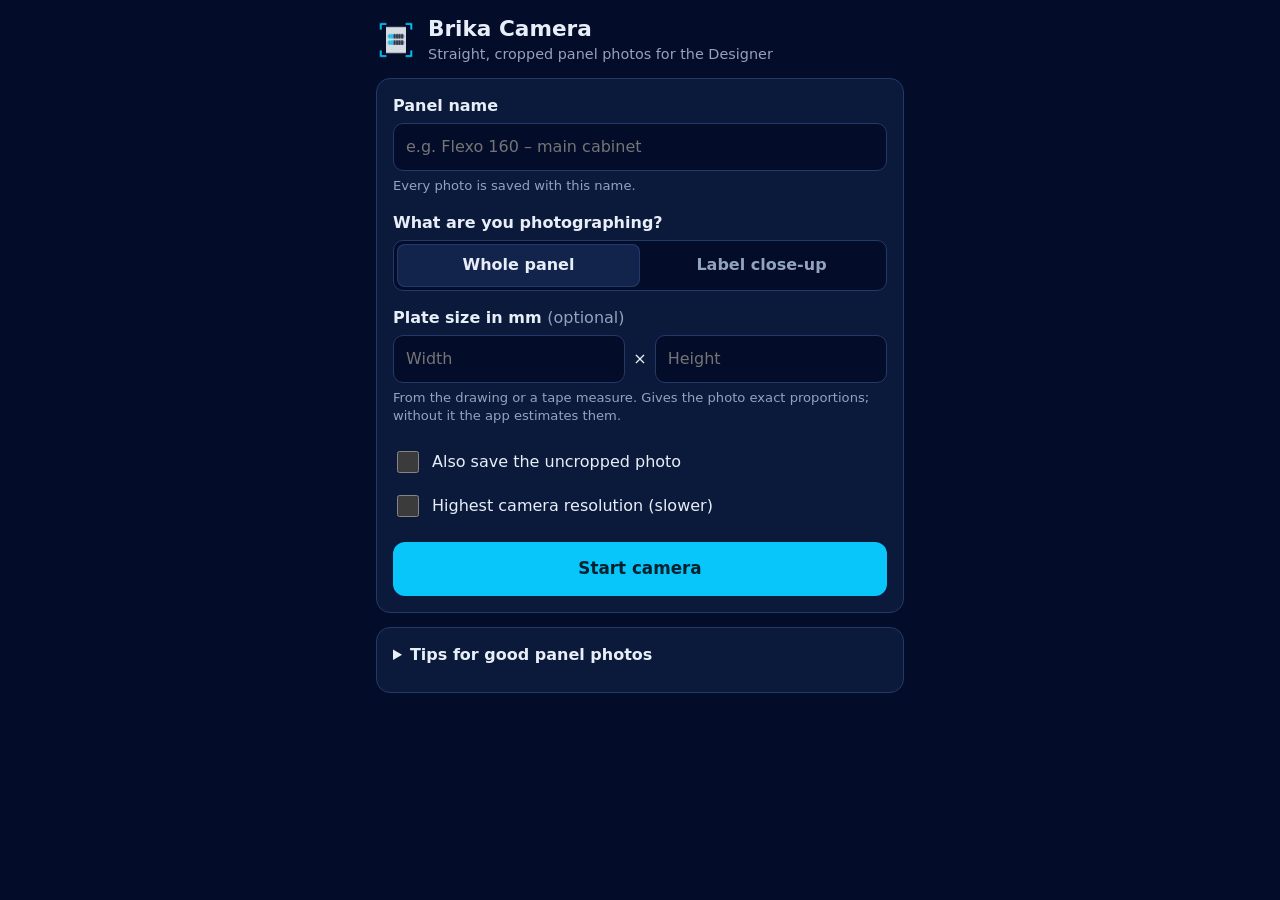
==== index.html @ 6fb21cd0 "Initial commit" ====
<!doctype html>
<html lang="en">
<head>
<meta charset="utf-8">
<meta name="viewport" content="width=device-width, initial-scale=1, viewport-fit=cover">
<meta name="theme-color" content="#030c29">
<meta name="color-scheme" content="dark">
<title>Brika Camera</title>
<link rel="manifest" href="manifest.webmanifest">
<link rel="icon" href="icons/icon-192.png">
<link rel="apple-touch-icon" href="icons/icon-192.png">
<link rel="stylesheet" href="app.css">
</head>
<body>

<!-- 1. Setup: which panel, how big, what kind of photo -->
<section id="setup" class="screen active" aria-labelledby="setup-title">
  <header class="brand">
    <img src="icons/icon-192.png" alt="" width="40" height="40">
    <div>
      <h1 id="setup-title">Brika Camera</h1>
      <p>Straight, cropped panel photos for the Designer</p>
    </div>
  </header>

  <form id="setup-form" class="card" autocomplete="off">
    <label class="field">
      <span>Panel name</span>
      <input id="panel-name" name="panel" required maxlength="60" placeholder="e.g. Flexo 160 – main cabinet" enterkeyhint="next">
      <small>Every photo is saved with this name.</small>
    </label>

    <fieldset class="field">
      <legend>What are you photographing?</legend>
      <div class="segmented" role="radiogroup">
        <label><input type="radio" name="mode" value="panel" checked><span>Whole panel</span></label>
        <label><input type="radio" name="mode" value="label"><span>Label close-up</span></label>
      </div>
    </fieldset>

    <fieldset class="field" id="size-field">
      <legend>Plate size in mm <em>(optional)</em></legend>
      <div class="size-row">
        <input id="plate-w" type="number" inputmode="numeric" min="50" max="5000" placeholder="Width">
        <span aria-hidden="true">×</span>
        <input id="plate-h" type="number" inputmode="numeric" min="50" max="5000" placeholder="Height">
      </div>
      <small>From the drawing or a tape measure. Gives the photo exact proportions; without it the app estimates them.</small>
    </fieldset>

    <label class="check"><input id="keep-original" type="checkbox"><span>Also save the uncropped photo</span></label>
    <label class="check"><input id="hi-res" type="checkbox"><span>Highest camera resolution (slower)</span></label>

    <button class="primary big" type="submit">Start camera</button>
    <p id="setup-error" class="error" role="alert" hidden></p>
  </form>

  <details class="card tips">
    <summary>Tips for good panel photos</summary>
    <ul>
      <li><strong>Safety first:</strong> follow your site rules; don't open or remove covers on live equipment just for a photo.</li>
      <li>Open the door fully and stand in front of the <em>middle</em> of the plate.</li>
      <li>Hold the phone upright and follow the green level dot.</li>
      <li>Let the plate fill the screen but keep a small border so all 4 corners show.</li>
      <li>No flash: it makes glare on covers and duct lids. Use the torch button or room light.</li>
      <li>Glare on a cover? Step a little to the side: the app straightens the angle afterwards.</li>
      <li>Wipe the lens; a fingerprint makes every photo soft.</li>
      <li>After the whole panel, switch to <em>Label close-up</em> for nameplates you want to read later.</li>
    </ul>
  </details>

  <section class="card" id="saved-card" hidden>
    <h2>Saved this session</h2>
    <ul id="saved-list" class="saved"></ul>
    <p class="muted small">Photos go to the phone's <strong>Download</strong> folder and show up in the Gallery (album “Download”).</p>
  </section>
</section>

<!-- 2. Camera with live guidance -->
<section id="camera" class="screen" aria-label="Camera">
  <div class="topbar">
    <button id="cam-back" class="icon" aria-label="Back to setup">←</button>
    <div class="topinfo">
      <strong id="cam-panel"></strong>
      <span id="level-readout" class="muted">Level: –</span>
    </div>
    <input id="cam-tag" class="tag-input" placeholder="Tag, e.g. QF2" maxlength="30" autocomplete="off" hidden>
  </div>
  <div id="cam-stage" class="stage">
    <video id="video" playsinline muted autoplay></video>
    <canvas id="overlay"></canvas>
    <div id="hint" class="hint" aria-live="polite">Starting camera…</div>
    <button id="switch-outline" class="chip floating" hidden>Switch outline</button>
    <div id="flash" class="flash"></div>
  </div>
  <div class="bottombar">
    <button id="auto-toggle" class="toggle on" aria-pressed="true"><span>Auto</span><small>capture</small></button>
    <button id="shutter" class="shutter" aria-label="Take photo"><svg viewBox="0 0 80 80"><circle class="ring-bg" cx="40" cy="40" r="36"/><circle id="shutter-progress" class="ring" cx="40" cy="40" r="36"/><circle class="dot" cx="40" cy="40" r="28"/></svg></button>
    <button id="torch" class="toggle" aria-pressed="false" hidden><span>Light</span><small>off</small></button>
    <span id="torch-spacer" class="toggle-spacer"></span>
  </div>
</section>

<!-- 3. Review: adjust the 4 corners -->
<section id="review" class="screen" aria-label="Adjust corners">
  <div class="topbar">
    <button id="review-retake" class="icon" aria-label="Retake">←</button>
    <div class="topinfo"><strong>Check the corners</strong><span class="muted">Drag a corner onto the plate corner</span></div>
  </div>
  <div id="review-stage" class="stage">
    <canvas id="review-canvas"></canvas>
    <canvas id="loupe" class="loupe" width="150" height="150" hidden></canvas>
  </div>
  <div class="bottombar actions">
    <button id="review-next" class="secondary">Other outline</button>
    <button id="review-full" class="secondary">Whole photo</button>
    <button id="review-ok" class="primary">Straighten</button>
  </div>
</section>

<!-- 4. Result: checks and save -->
<section id="result" class="screen" aria-label="Result">
  <div class="topbar">
    <button id="result-back" class="icon" aria-label="Adjust corners">←</button>
    <div class="topinfo"><strong>Result</strong><span id="result-size" class="muted"></span></div>
  </div>
  <div class="stage result-stage">
    <canvas id="result-canvas"></canvas>
    <div id="busy" class="busy" hidden><div class="spinner"></div><p>Straightening…</p></div>
  </div>
  <div class="result-panel">
    <ul id="checks" class="checks"></ul>
    <label class="field compact"><span>File name</span><input id="file-name" autocomplete="off"></label>
    <div class="actions">
      <button id="result-retake" class="secondary">Retake</button>
      <button id="result-share" class="secondary" hidden>Share…</button>
      <button id="result-save" class="primary">Save to phone</button>
    </div>
  </div>
</section>

<div id="toast" class="toast" role="status" hidden></div>
<script type="module" src="js/app.js"></script>
</body>
</html>
---- app.css ----
:root {
  --bg: #030c29;
  --surface: #0b1a3a;
  --surface-2: #12244b;
  --line: #24396a;
  --text: #e8eef7;
  --muted: #93a3bd;
  --accent: #08c5fa;
  --accent-ink: #00222e;
  --good: #34d399;
  --warn: #fbbf24;
  --bad: #f87171;
  --radius: 14px;
  color-scheme: dark;
}
* { box-sizing: border-box; }
html, body { margin: 0; height: 100%; background: var(--bg); color: var(--text); }
body {
  font: 16px/1.4 system-ui, -apple-system, "Segoe UI", Roboto, sans-serif;
  -webkit-tap-highlight-color: transparent;
  overscroll-behavior: none;
}
button, input { font: inherit; color: inherit; }
button { cursor: pointer; }
h1, h2 { margin: 0; line-height: 1.2; }
h1 { font-size: 1.35rem; }
h2 { font-size: 1.05rem; margin-bottom: 8px; }
.muted { color: var(--muted); }
.small { font-size: .85rem; }
.error { color: var(--bad); margin: 8px 0 0; }

/* Screens */
.screen { display: none; height: 100dvh; flex-direction: column; }
.screen.active { display: flex; }
#setup {
  overflow-y: auto; padding: calc(16px + env(safe-area-inset-top)) 16px calc(24px + env(safe-area-inset-bottom));
  gap: 14px; max-width: 560px; margin: 0 auto;
}
.brand { display: flex; align-items: center; gap: 12px; }
.brand img { border-radius: 10px; }
.brand p { margin: 2px 0 0; color: var(--muted); font-size: .9rem; }

.card { background: var(--surface); border: 1px solid var(--line); border-radius: var(--radius); padding: 16px; }
.field { display: flex; flex-direction: column; gap: 6px; border: 0; padding: 0; margin: 0 0 16px; min-width: 0; }
.field > span, .field legend { font-weight: 600; padding: 0; }
.field legend { margin-bottom: 6px; }
.field em { font-weight: 400; color: var(--muted); font-style: normal; }
.field small { color: var(--muted); font-size: .82rem; }
.field.compact { margin: 0; }
input:not([type=radio]):not([type=checkbox]) {
  width: 100%; min-height: 48px; padding: 10px 12px; border-radius: 10px;
  background: var(--bg); border: 1px solid var(--line); outline: none;
}
input:focus-visible { border-color: var(--accent); box-shadow: 0 0 0 2px color-mix(in srgb, var(--accent) 35%, transparent); }
.size-row { display: grid; grid-template-columns: 1fr auto 1fr; align-items: center; gap: 8px; }
.segmented { display: grid; grid-template-columns: 1fr 1fr; background: var(--bg); border: 1px solid var(--line); border-radius: 10px; padding: 3px; }
.segmented label { position: relative; }
.segmented input { position: absolute; opacity: 0; inset: 0; }
.segmented span { display: block; text-align: center; padding: 10px 6px; border-radius: 8px; font-weight: 600; color: var(--muted); }
.segmented input:checked + span { background: var(--surface-2); color: var(--text); box-shadow: inset 0 0 0 1px var(--line); }
.segmented input:focus-visible + span { outline: 2px solid var(--accent); }
.check { display: flex; align-items: center; gap: 10px; min-height: 40px; margin-bottom: 4px; }
.check input { width: 22px; height: 22px; accent-color: var(--accent); }

.primary, .secondary {
  min-height: 48px; padding: 10px 16px; border-radius: 12px; border: 1px solid transparent; font-weight: 700;
}
.primary { background: var(--accent); color: var(--accent-ink); }
.primary:active { filter: brightness(.9); }
.secondary { background: var(--surface-2); border-color: var(--line); }
.big { width: 100%; margin-top: 12px; min-height: 54px; font-size: 1.05rem; }
.tips summary { font-weight: 600; cursor: pointer; min-height: 32px; }
.tips ul { margin: 10px 0 0; padding-left: 20px; color: var(--muted); }
.tips li { margin-bottom: 6px; }
.tips strong { color: var(--text); }
.saved { list-style: none; margin: 0; padding: 0; display: grid; gap: 8px; }
.saved li { display: flex; align-items: center; gap: 10px; font-size: .9rem; overflow-wrap: anywhere; }
.saved img { width: 44px; height: 44px; object-fit: cover; border-radius: 6px; flex: none; background: var(--bg); }

/* Camera / review / result shell */
.topbar {
  display: flex; align-items: center; gap: 10px; padding: calc(8px + env(safe-area-inset-top)) 12px 8px;
  background: var(--bg); min-height: 56px; flex-wrap: wrap;
}
.topinfo { display: flex; flex-direction: column; min-width: 0; flex: 1; }
.topinfo strong, .topinfo span { white-space: nowrap; overflow: hidden; text-overflow: ellipsis; }
.topinfo span { font-size: .85rem; }
.icon { width: 44px; height: 44px; border-radius: 50%; border: 1px solid var(--line); background: var(--surface); font-size: 1.2rem; flex: none; }
.tag-input { flex: 1 1 100%; }
.stage { position: relative; flex: 1; min-height: 0; overflow: hidden; background: #000; touch-action: none; }
.stage video, .stage canvas { position: absolute; }
#overlay { pointer-events: none; }
.hint {
  position: absolute; left: 12px; right: 12px; top: 12px; padding: 10px 14px; border-radius: 12px;
  background: rgba(3, 12, 41, .82); border: 1px solid var(--line); font-weight: 600; text-align: center;
  backdrop-filter: blur(6px);
}
.hint.good { border-color: var(--good); color: var(--good); }
.hint.warn { border-color: var(--warn); color: var(--warn); }
.hint.bad { border-color: var(--bad); color: #fecaca; }
.chip { min-height: 40px; padding: 6px 14px; border-radius: 20px; border: 1px solid var(--line); background: rgba(3, 12, 41, .85); font-weight: 600; }
.floating { position: absolute; left: 50%; transform: translateX(-50%); bottom: 14px; }
.flash { position: absolute; inset: 0; background: #fff; opacity: 0; pointer-events: none; transition: opacity .25s; }
.flash.on { opacity: .8; transition: none; }

.bottombar {
  display: flex; align-items: center; justify-content: space-around; gap: 10px;
  padding: 12px 16px calc(14px + env(safe-area-inset-bottom)); background: var(--bg);
}
.bottombar.actions { justify-content: stretch; }
.bottombar.actions > * { flex: 1; padding-left: 8px; padding-right: 8px; }
.toggle, .toggle-spacer { width: 72px; height: 56px; }
.toggle {
  border-radius: 14px; border: 1px solid var(--line); background: var(--surface); display: flex; flex-direction: column;
  align-items: center; justify-content: center; line-height: 1.1; font-weight: 700;
}
.toggle small { font-weight: 400; color: var(--muted); font-size: .75rem; }
.toggle.on { border-color: var(--accent); color: var(--accent); }
.shutter { width: 80px; height: 80px; padding: 0; border: 0; background: none; }
.shutter svg { width: 100%; height: 100%; transform: rotate(-90deg); }
.shutter .ring-bg { fill: none; stroke: #fff; stroke-width: 4; opacity: .9; }
.shutter .ring { fill: none; stroke: var(--good); stroke-width: 6; stroke-dasharray: 226.2; stroke-dashoffset: 226.2; stroke-linecap: round; }
.shutter .dot { fill: #fff; transition: transform .1s; transform-origin: 40px 40px; }
.shutter:active .dot { transform: scale(.9); }
.shutter:disabled { opacity: .5; }

.loupe { position: absolute; width: 150px; height: 150px; border-radius: 50%; border: 3px solid var(--accent); box-shadow: 0 4px 20px rgba(0,0,0,.6); pointer-events: none; }

.result-stage { background: #111; }
.result-panel { padding: 12px 16px calc(14px + env(safe-area-inset-bottom)); display: grid; gap: 12px; background: var(--bg); }
.result-panel .actions { display: flex; gap: 10px; }
.result-panel .actions > * { flex: 1; }
.checks { list-style: none; margin: 0; padding: 0; display: grid; gap: 6px; }
.checks li { display: flex; gap: 10px; align-items: flex-start; font-size: .92rem; }
.checks .mark { flex: none; width: 22px; height: 22px; border-radius: 50%; display: grid; place-items: center; font-size: .8rem; font-weight: 800; color: var(--bg); margin-top: 1px; }
.checks .good .mark { background: var(--good); }
.checks .warn .mark { background: var(--warn); }
.checks .bad .mark { background: var(--bad); }
.checks .text small { display: block; color: var(--muted); }
.busy { position: absolute; inset: 0; display: grid; place-content: center; justify-items: center; gap: 10px; background: rgba(3,12,41,.7); }
.busy[hidden] { display: none; }
.spinner { width: 42px; height: 42px; border-radius: 50%; border: 4px solid var(--line); border-top-color: var(--accent); animation: spin 1s linear infinite; }
@keyframes spin { to { transform: rotate(360deg); } }
.toast {
  position: fixed; left: 16px; right: 16px; bottom: calc(110px + env(safe-area-inset-bottom)); margin: 0 auto; max-width: 480px;
  padding: 12px 16px; border-radius: 12px; background: var(--surface-2); border: 1px solid var(--line); box-shadow: 0 6px 24px rgba(0,0,0,.5);
  z-index: 10;
}
@media (prefers-reduced-motion: reduce) { .spinner { animation-duration: 3s; } .flash { transition: none; } }
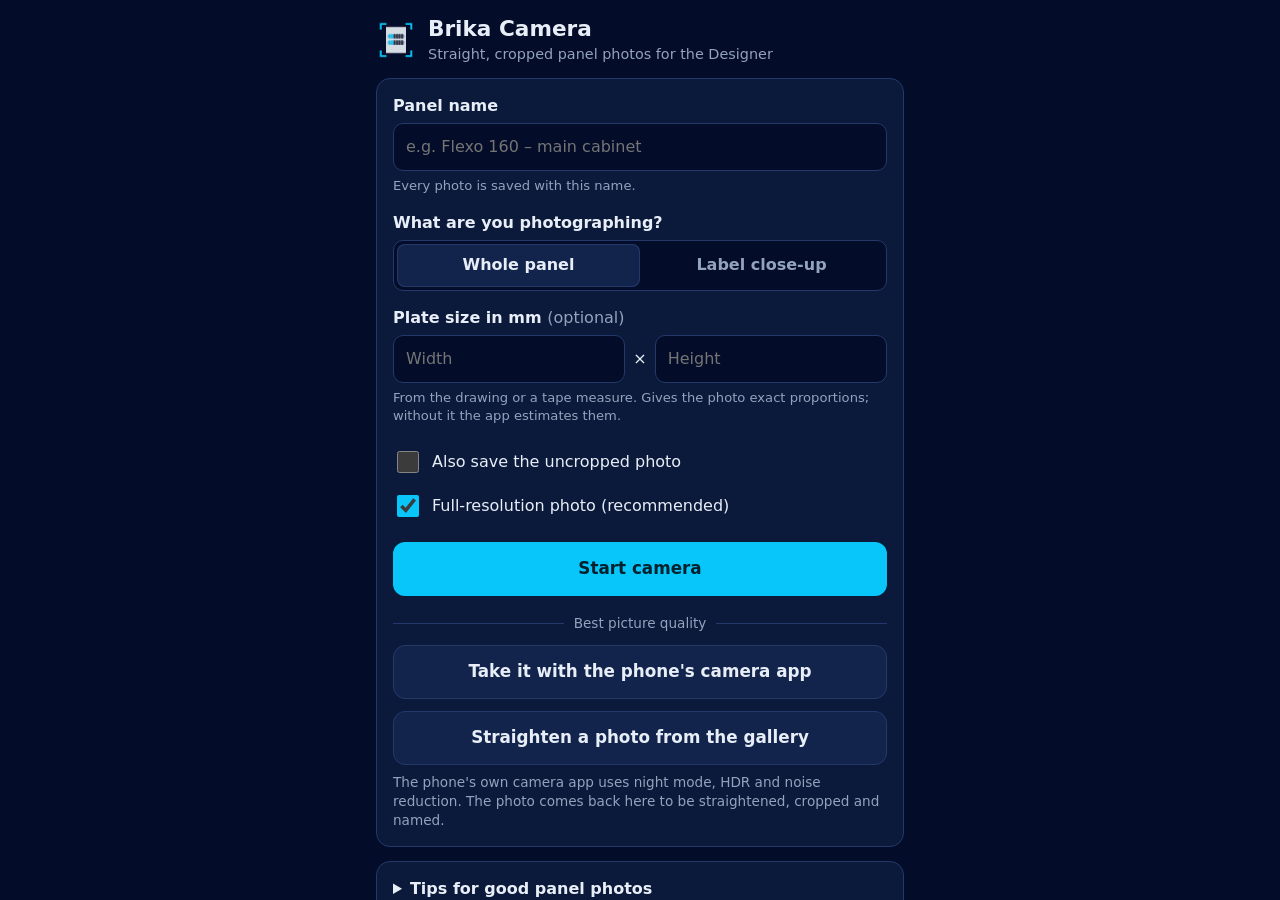
==== commit da19823d: "better" ====
--- a/index.html
+++ b/index.html
@@ -49,9 +49,15 @@
     </fieldset>
 
     <label class="check"><input id="keep-original" type="checkbox"><span>Also save the uncropped photo</span></label>
-    <label class="check"><input id="hi-res" type="checkbox"><span>Highest camera resolution (slower)</span></label>
+    <label class="check"><input id="hi-res" type="checkbox"><span>Full-resolution photo (recommended)</span></label>
 
     <button class="primary big" type="submit">Start camera</button>
+    <p class="or-line"><span>Best picture quality</span></p>
+    <button id="native-camera" class="secondary big" type="button">Take it with the phone's camera app</button>
+    <button id="pick-photo" class="secondary big" type="button">Straighten a photo from the gallery</button>
+    <small class="muted small">The phone's own camera app uses night mode, HDR and noise reduction. The photo comes back here to be straightened, cropped and named.</small>
+    <input id="native-input" type="file" accept="image/*" capture="environment" hidden>
+    <input id="gallery-input" type="file" accept="image/*" hidden>
     <p id="setup-error" class="error" role="alert" hidden></p>
   </form>
 
@@ -84,6 +90,7 @@
       <strong id="cam-panel"></strong>
       <span id="level-readout" class="muted">Level: –</span>
     </div>
+    <button id="cam-switch" class="icon" aria-label="Switch camera" title="Switch camera" hidden>⟳</button>
     <input id="cam-tag" class="tag-input" placeholder="Tag, e.g. QF2" maxlength="30" autocomplete="off" hidden>
   </div>
   <div id="cam-stage" class="stage">
--- a/app.css
+++ b/app.css
@@ -69,6 +69,9 @@
 .primary:active { filter: brightness(.9); }
 .secondary { background: var(--surface-2); border-color: var(--line); }
 .big { width: 100%; margin-top: 12px; min-height: 54px; font-size: 1.05rem; }
+.or-line { display: flex; align-items: center; gap: 10px; margin: 18px 0 0; color: var(--muted); font-size: .85rem; }
+.or-line::before, .or-line::after { content: ""; flex: 1; border-top: 1px solid var(--line); }
+#setup-form > small.muted { display: block; margin-top: 8px; }
 .tips summary { font-weight: 600; cursor: pointer; min-height: 32px; }
 .tips ul { margin: 10px 0 0; padding-left: 20px; color: var(--muted); }
 .tips li { margin-bottom: 6px; }
